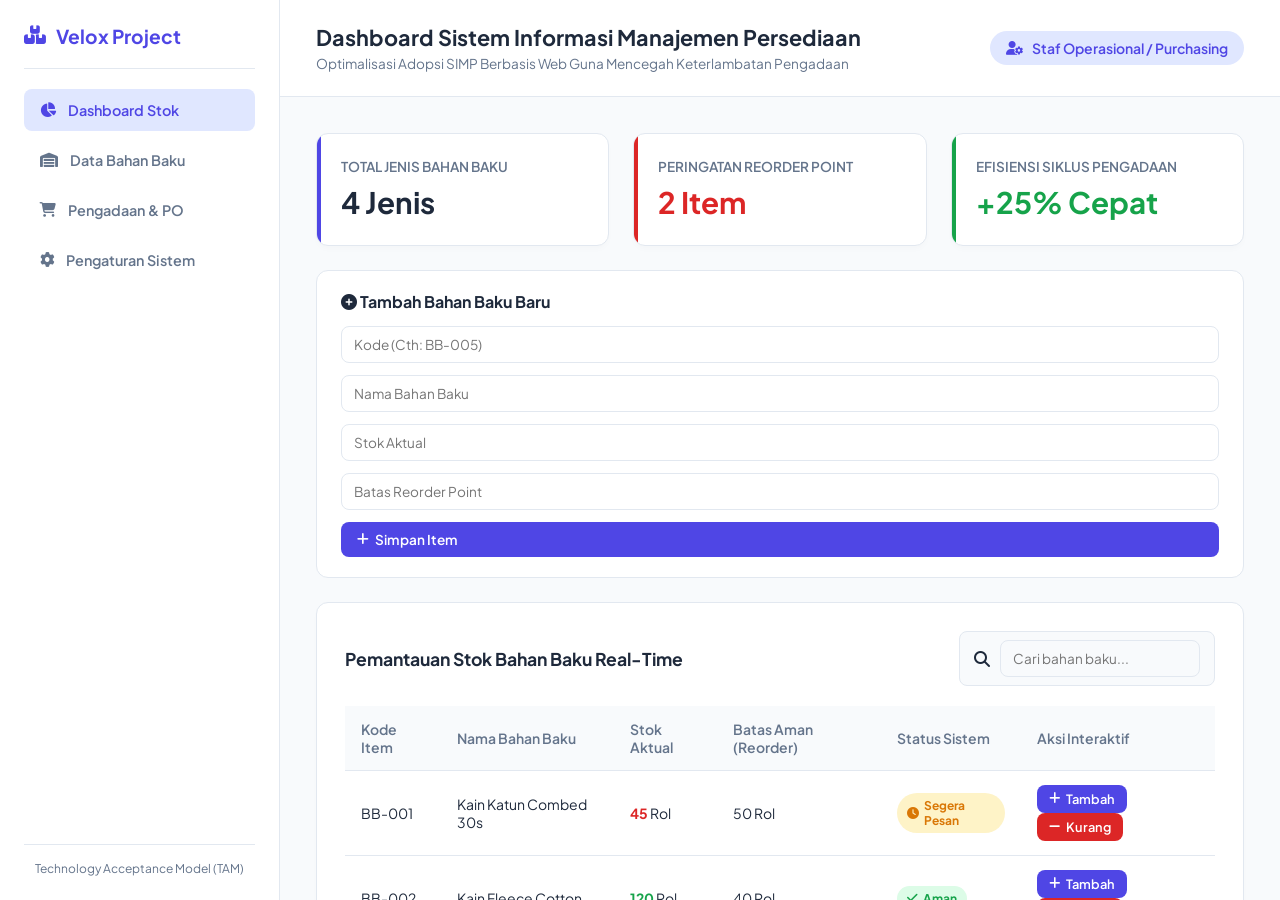
==== index.html @ 4985abe7 "Add files via upload" ====
<!DOCTYPE html>
<html lang="id">
<head>
    <meta charset="UTF-8">
    <meta name="viewport" content="width=device-width, initial-scale=1.0">
    <title>SIMP Berbasis Web - Manajemen Persediaan</title>
    <!-- Google Fonts & FontAwesome Icons -->
    <link href="https://fonts.googleapis.com/css2?family=Plus+Jakarta+Sans:wght@400;500;600;700&display=swap" rel="stylesheet">
    <link rel="stylesheet" href="https://cdnjs.cloudflare.com/ajax/libs/font-awesome/6.4.0/css/all.min.css">
    <link rel="stylesheet" href="style.css">
</head>
<body>

    <!-- Sidebar -->
    <aside>
        <div>
            <div class="sidebar-brand">
                <i class="fa-solid fa-boxes-stacked"></i> Velox Project
            </div>
            <ul class="sidebar-menu">
                <li class="menu-link active" onclick="switchPage('dashboard', this)">
                    <i class="fa-solid fa-chart-pie"></i> Dashboard Stok
                </li>
                <li class="menu-link" onclick="switchPage('materials', this)">
                    <i class="fa-solid fa-warehouse"></i> Data Bahan Baku
                </li>
                <li class="menu-link" onclick="switchPage('procurement', this)">
                    <i class="fa-solid fa-cart-shopping"></i> Pengadaan & PO
                </li>
                <li class="menu-link" onclick="switchPage('settings', this)">
                    <i class="fa-solid fa-gear"></i> Pengaturan Sistem
                </li>
            </ul>
        </div>
        <div class="sidebar-footer">
            <span>Technology Acceptance Model (TAM)</span>
        </div>
    </aside>

    <!-- Main Content Area -->
    <main>
        <header>
            <div class="header-title">
                <h1 id="page-title">Dashboard Sistem Informasi Manajemen Persediaan</h1>
                <p id="page-desc">Optimalisasi Adopsi SIMP Berbasis Web Guna Mencegah Keterlambatan Pengadaan</p>
            </div>
            <div class="user-profile">
                <i class="fa-solid fa-user-gear"></i> Staf Operasional / Purchasing
            </div>
        </header>

        <div class="content-body">
            
            <!-- HALAMAN 1: DASHBOARD STOK -->
            <div id="section-dashboard" class="page-section">
                <!-- Cards Ringkasan -->
                <div class="cards-grid">
                    <div class="card">
                        <div class="card-title">Total Jenis Bahan Baku</div>
                        <div class="card-value" id="total-items">4 Jenis</div>
                    </div>
                    <div class="card alert-card">
                        <div class="card-title">Peringatan Reorder Point</div>
                        <div class="card-value danger" id="alert-count">2 Item</div>
                    </div>
                    <div class="card success-card">
                        <div class="card-title">Efisiensi Siklus Pengadaan</div>
                        <div class="card-value success">+25% Cepat</div>
                    </div>
                </div>

                <!-- Panel Input Tambah Bahan Baku -->
                <div class="control-panel">
                    <div class="panel-box">
                        <h3><i class="fa-solid fa-circle-plus"></i> Tambah Bahan Baku Baru</h3>
                        <div class="form-grid">
                            <input type="text" id="add-code" placeholder="Kode (Cth: BB-005)">
                            <input type="text" id="add-name" placeholder="Nama Bahan Baku">
                            <input type="number" id="add-stock" placeholder="Stok Aktual">
                            <input type="number" id="add-reorder" placeholder="Batas Reorder Point">
                            <button class="btn btn-primary" onclick="addNewItem()"><i class="fa-solid fa-plus"></i> Simpan Item</button>
                        </div>
                    </div>
                </div>

                <!-- Tabel Stok Real-Time -->
                <div class="table-container">
                    <div class="table-header">
                        <h2>Pemantauan Stok Bahan Baku Real-Time</h2>
                        <div class="search-box">
                            <i class="fa-solid fa-magnifying-glass"></i>
                            <input type="text" id="search-input" placeholder="Cari bahan baku..." onkeyup="filterTable()">
                        </div>
                    </div>
                    
                    <div class="table-responsive">
                        <table id="inventory-table">
                            <thead>
                                <tr>
                                    <th>Kode Item</th>
                                    <th>Nama Bahan Baku</th>
                                    <th>Stok Aktual</th>
                                    <th>Batas Aman (Reorder)</th>
                                    <th>Status Sistem</th>
                                    <th>Aksi Interaktif</th>
                                </tr>
                            </thead>
                            <tbody id="inventory-table-body">
                                <!-- Render via JavaScript -->
                            </tbody>
                        </table>
                    </div>
                </div>
            </div>

            <!-- HALAMAN 2: DATA BAHAN BAKU -->
            <div id="section-materials" class="page-section" style="display: none;">
                <div class="table-container">
                    <h2>Direktori Keseluruhan Bahan Baku Produksi Konveksi</h2>
                    <p style="color: var(--text-light); margin-top: 8px; font-size: 0.9rem;">Kelola seluruh spesifikasi material kain dan aksesoris garmen di sini.</p>
                    <div style="margin-top: 20px;" id="materials-list-container">
                        <!-- Konten dinamis bahan baku -->
                    </div>
                </div>
            </div>

            <!-- HALAMAN 3: PENGADAAN & PO -->
            <div id="section-procurement" class="page-section" style="display: none;">
                <div class="table-container">
                    <h2>Manajemen Purchase Order (PO) & Pengadaan</h2>
                    <p style="color: var(--text-light); margin-top: 8px; font-size: 0.9rem;">Daftar bahan baku yang mencapai titik pemesanan ulang (*reorder point*) dan siap dibuatkan surat pemesanan ke supplier.</p>
                    <div style="margin-top: 20px;" id="procurement-list-container">
                        <!-- Konten dinamis PO -->
                    </div>
                </div>
            </div>

            <!-- HALAMAN 4: PENGATURAN SISTEM -->
            <div id="section-settings" class="page-section" style="display: none;">
                <div class="table-container">
                    <h2>Pengaturan Konfigurasi SIMP & Hak Akses</h2>
                    <p style="color: var(--text-light); margin-top: 8px; font-size: 0.9rem;">Atur ambang batas *reorder point* otomatis dan preferensi akun staf *purchasing*.</p>
                    <div style="margin-top: 20px; display: flex; flex-direction: column; gap: 16px;">
                        <label style="font-weight: 600; font-size: 0.9rem;">Batas Toleransi Peringatan Dini Stok (%):</label>
                        <input type="number" value="15" style="width: 200px; padding: 10px; border: 1px solid var(--border); border-radius: 8px;">
                        <button class="btn" onclick="showToast('Pengaturan sistem berhasil disimpan!')" style="width: fit-content;">Simpan Perubahan</button>
                    </div>
                </div>
            </div>

        </div>
    </main>

    <!-- Notifikasi Toast Interaktif -->
    <div id="toast" class="toast">
        <i class="fa-solid fa-circle-check"></i>
        <span id="toast-message">Data berhasil diperbarui!</span>
    </div>

    <script src="script.js"></script>
</body>
</html>
---- style.css ----
:root {
    --primary: #4f46e5;
    --primary-dark: #4338ca;
    --primary-light: #e0e7ff;
    --danger: #dc2626;
    --danger-bg: #fee2e2;
    --success: #16a34a;
    --success-bg: #dcfce7;
    --warning: #d97706;
    --warning-bg: #fef3c7;
    --background: #f8fafc;
    --surface: #ffffff;
    --text: #1e293b;
    --text-light: #64748b;
    --border: #e2e8f0;
    --radius: 12px;
    --transition: all 0.25s ease-in-out;
}

* {
    box-sizing: border-box;
    margin: 0;
    padding: 0;
    font-family: 'Plus Jakarta Sans', sans-serif;
}

body {
    background-color: var(--background);
    color: var(--text);
    display: flex;
    height: 100vh;
    overflow: hidden;
}

/* Sidebar */
aside {
    width: 280px;
    background-color: var(--surface);
    border-right: 1px solid var(--border);
    display: flex;
    flex-direction: column;
    justify-content: space-between;
    padding: 24px;
}

.sidebar-brand {
    font-size: 1.2rem;
    font-weight: 700;
    color: var(--primary);
    padding-bottom: 20px;
    border-bottom: 1px solid var(--border);
    display: flex;
    align-items: center;
    gap: 10px;
}

.sidebar-menu {
    list-style: none;
    padding-top: 20px;
}

.sidebar-menu li {
    padding: 12px 16px;
    margin-bottom: 8px;
    border-radius: 8px;
    cursor: pointer;
    font-weight: 600;
    font-size: 0.9rem;
    color: var(--text-light);
    display: flex;
    align-items: center;
    gap: 12px;
    transition: var(--transition);
}

.sidebar-menu li.active, .sidebar-menu li:hover {
    background-color: var(--primary-light);
    color: var(--primary);
}

.sidebar-footer {
    font-size: 0.75rem;
    color: var(--text-light);
    text-align: center;
    padding-top: 16px;
    border-top: 1px solid var(--border);
}

/* Main Content */
main {
    flex: 1;
    display: flex;
    flex-direction: column;
    overflow-y: auto;
}

header {
    background-color: var(--surface);
    padding: 24px 36px;
    border-bottom: 1px solid var(--border);
    display: flex;
    justify-content: space-between;
    align-items: center;
}

header h1 {
    font-size: 1.35rem;
    font-weight: 700;
    color: var(--text);
}

header p {
    font-size: 0.85rem;
    color: var(--text-light);
    margin-top: 4px;
}

.user-profile {
    font-size: 0.875rem;
    color: var(--primary);
    background-color: var(--primary-light);
    padding: 8px 16px;
    border-radius: 50px;
    font-weight: 600;
    display: flex;
    align-items: center;
    gap: 8px;
}

.content-body {
    padding: 36px;
}

/* Dashboard Cards */
.cards-grid {
    display: grid;
    grid-template-columns: repeat(auto-fit, minmax(240px, 1fr));
    gap: 24px;
    margin-bottom: 24px;
}

.card {
    background-color: var(--surface);
    padding: 24px;
    border-radius: var(--radius);
    border: 1px solid var(--border);
    box-shadow: 0 4px 6px -1px rgba(0,0,0,0.02);
    position: relative;
    overflow: hidden;
}

.card::before {
    content: '';
    position: absolute;
    top: 0;
    left: 0;
    width: 4px;
    height: 100%;
    background-color: var(--primary);
}

.card.alert-card::before { background-color: var(--danger); }
.card.success-card::before { background-color: var(--success); }

.card-title {
    font-size: 0.85rem;
    color: var(--text-light);
    margin-bottom: 8px;
    font-weight: 600;
    text-transform: uppercase;
}

.card-value {
    font-size: 1.85rem;
    font-weight: 700;
}

.card-value.danger { color: var(--danger); }
.card-value.success { color: var(--success); }

/* Control Panel */
.control-panel {
    margin-bottom: 24px;
}

.panel-box {
    background-color: var(--surface);
    padding: 20px 24px;
    border-radius: var(--radius);
    border: 1px solid var(--border);
}

.panel-box h3 {
    font-size: 1rem;
    font-weight: 700;
    margin-bottom: 14px;
    color: var(--text);
}

.form-grid {
    display: grid;
    grid-template-columns: repeat(auto-fit, minmax(180px, 1fr)) auto;
    gap: 12px;
}

/* Table Section */
.table-container {
    background-color: var(--surface);
    border-radius: var(--radius);
    border: 1px solid var(--border);
    padding: 28px;
    box-shadow: 0 4px 6px -1px rgba(0,0,0,0.02);
}

.table-header {
    display: flex;
    justify-content: space-between;
    align-items: center;
    margin-bottom: 20px;
    flex-wrap: wrap;
    gap: 16px;
}

.table-header h2 {
    font-size: 1.1rem;
    font-weight: 700;
}

.search-box {
    display: flex;
    align-items: center;
    gap: 10px;
    border: 1px solid var(--border);
    padding: 8px 14px;
    border-radius: 8px;
    background-color: var(--background);
}

.search-box input {
    border: none;
    background: transparent;
    outline: none;
    font-size: 0.875rem;
    width: 200px;
}

table {
    width: 100%;
    border-collapse: collapse;
    text-align: left;
}

th, td {
    padding: 14px 16px;
    border-bottom: 1px solid var(--border);
    font-size: 0.875rem;
}

th {
    font-weight: 600;
    color: var(--text-light);
    background-color: #f8fafc;
}

.badge {
    padding: 5px 10px;
    border-radius: 50px;
    font-size: 0.75rem;
    font-weight: 700;
    display: inline-flex;
    align-items: center;
    gap: 5px;
}

.badge.warning { background-color: var(--warning-bg); color: var(--warning); }
.badge.safe { background-color: var(--success-bg); color: var(--success); }

input[type="text"], input[type="number"] {
    padding: 9px 12px;
    border: 1px solid var(--border);
    border-radius: 8px;
    font-size: 0.85rem;
    outline: none;
    transition: var(--transition);
}

input:focus {
    border-color: var(--primary);
    box-shadow: 0 0 0 3px var(--primary-light);
}

.btn {
    background-color: var(--primary);
    color: white;
    border: none;
    padding: 9px 16px;
    border-radius: 8px;
    cursor: pointer;
    font-weight: 600;
    font-size: 0.85rem;
    display: inline-flex;
    align-items: center;
    gap: 6px;
    transition: var(--transition);
}

.btn:hover { background-color: var(--primary-dark); }
.btn-sm { padding: 6px 12px; font-size: 0.8rem; }
.btn-danger { background-color: var(--danger); }
.btn-danger:hover { background-color: #b91c1c; }

/* Toast */
.toast {
    position: fixed;
    bottom: 30px;
    right: 30px;
    background-color: var(--text);
    color: white;
    padding: 14px 22px;
    border-radius: var(--radius);
    display: flex;
    align-items: center;
    gap: 12px;
    font-size: 0.875rem;
    box-shadow: 0 10px 25px rgba(0,0,0,0.15);
    transform: translateY(100px);
    opacity: 0;
    transition: var(--transition);
    z-index: 1000;
}

.toast.show { transform: translateY(0); opacity: 1; }
.toast i { color: var(--success); font-size: 1.1rem; }
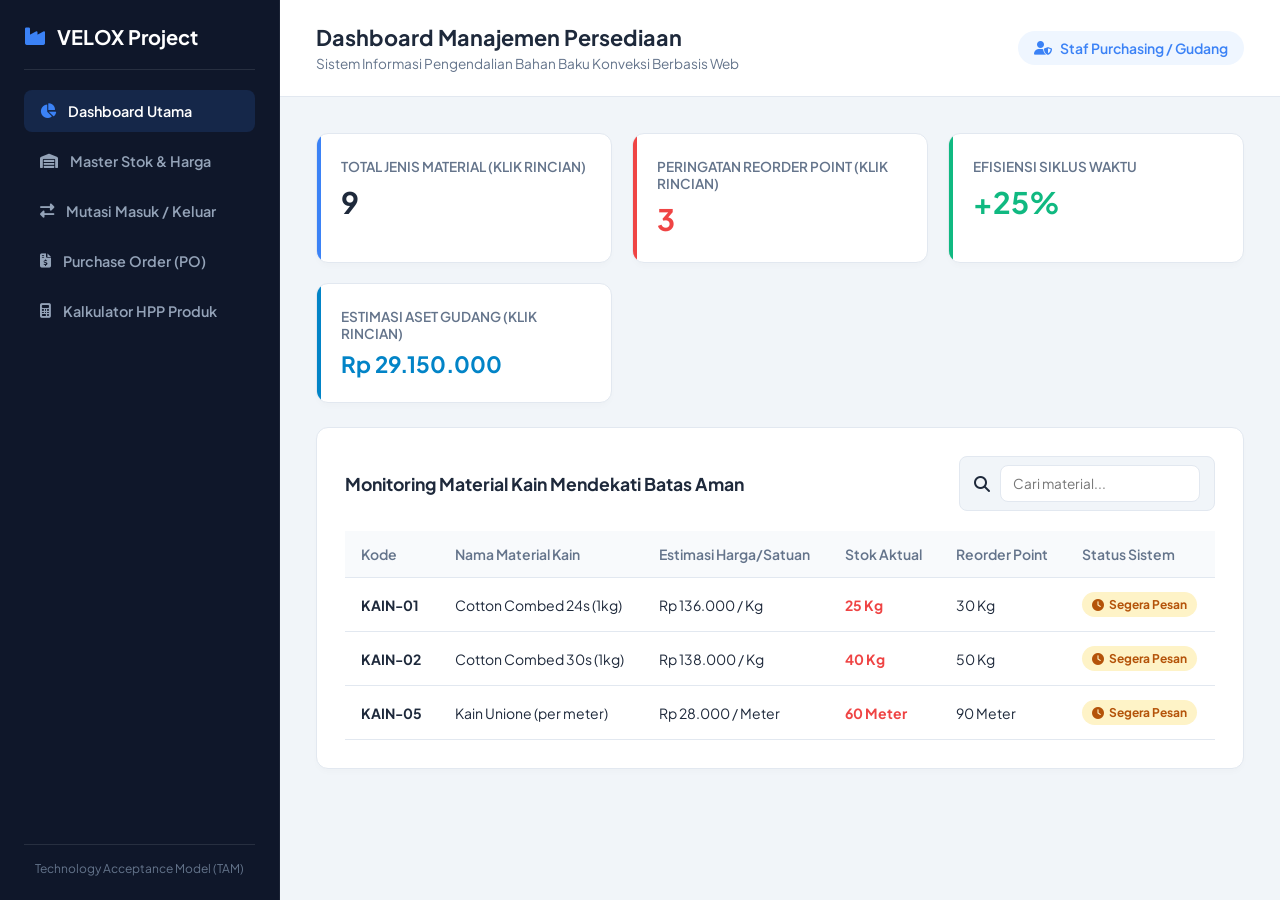
==== commit 40a33c06: "Add files via upload" ====
--- a/index.html
+++ b/index.html
@@ -3,7 +3,7 @@
 <head>
     <meta charset="UTF-8">
     <meta name="viewport" content="width=device-width, initial-scale=1.0">
-    <title>SIMP Berbasis Web - Manajemen Persediaan</title>
+    <title>Enterprise SIMP - Manajemen Persediaan & HPP Konveksi</title>
     <!-- Google Fonts & FontAwesome Icons -->
     <link href="https://fonts.googleapis.com/css2?family=Plus+Jakarta+Sans:wght@400;500;600;700&display=swap" rel="stylesheet">
     <link rel="stylesheet" href="https://cdnjs.cloudflare.com/ajax/libs/font-awesome/6.4.0/css/all.min.css">
@@ -11,24 +11,27 @@
 </head>
 <body>
 
-    <!-- Sidebar -->
+    <!-- Sidebar (Nuansa Biru Doff / Navy Profesional) -->
     <aside>
         <div>
             <div class="sidebar-brand">
-                <i class="fa-solid fa-boxes-stacked"></i> Velox Project
+                <i class="fa-solid fa-industry"></i> VELOX Project
             </div>
             <ul class="sidebar-menu">
                 <li class="menu-link active" onclick="switchPage('dashboard', this)">
-                    <i class="fa-solid fa-chart-pie"></i> Dashboard Stok
-                </li>
-                <li class="menu-link" onclick="switchPage('materials', this)">
-                    <i class="fa-solid fa-warehouse"></i> Data Bahan Baku
+                    <i class="fa-solid fa-chart-pie"></i> Dashboard Utama
+                </li>
+                <li class="menu-link" onclick="switchPage('inventory', this)">
+                    <i class="fa-solid fa-warehouse"></i> Master Stok & Harga
+                </li>
+                <li class="menu-link" onclick="switchPage('mutations', this)">
+                    <i class="fa-solid fa-right-left"></i> Mutasi Masuk / Keluar
                 </li>
                 <li class="menu-link" onclick="switchPage('procurement', this)">
-                    <i class="fa-solid fa-cart-shopping"></i> Pengadaan & PO
-                </li>
-                <li class="menu-link" onclick="switchPage('settings', this)">
-                    <i class="fa-solid fa-gear"></i> Pengaturan Sistem
+                    <i class="fa-solid fa-file-invoice-dollar"></i> Purchase Order (PO)
+                </li>
+                <li class="menu-link" onclick="switchPage('hpp', this)">
+                    <i class="fa-solid fa-calculator"></i> Kalkulator HPP Produk
                 </li>
             </ul>
         </div>
@@ -37,113 +40,244 @@
         </div>
     </aside>
 
-    <!-- Main Content Area -->
+    <!-- Main Workspace -->
     <main>
         <header>
             <div class="header-title">
-                <h1 id="page-title">Dashboard Sistem Informasi Manajemen Persediaan</h1>
-                <p id="page-desc">Optimalisasi Adopsi SIMP Berbasis Web Guna Mencegah Keterlambatan Pengadaan</p>
+                <h1 id="page-title">Dashboard Manajemen Persediaan</h1>
+                <p id="page-desc">Sistem Informasi Pengendalian Bahan Baku Konveksi Berbasis Web</p>
             </div>
             <div class="user-profile">
-                <i class="fa-solid fa-user-gear"></i> Staf Operasional / Purchasing
+                <i class="fa-solid fa-user-shield"></i> Staf Purchasing / Gudang
             </div>
         </header>
 
         <div class="content-body">
             
-            <!-- HALAMAN 1: DASHBOARD STOK -->
+            <!-- 1. HALAMAN DASHBOARD -->
             <div id="section-dashboard" class="page-section">
-                <!-- Cards Ringkasan -->
                 <div class="cards-grid">
-                    <div class="card">
-                        <div class="card-title">Total Jenis Bahan Baku</div>
-                        <div class="card-value" id="total-items">4 Jenis</div>
-                    </div>
-                    <div class="card alert-card">
-                        <div class="card-title">Peringatan Reorder Point</div>
-                        <div class="card-value danger" id="alert-count">2 Item</div>
+                    <div class="card clickable-card" onclick="openDashboardModal('all')">
+                        <div class="card-title">Total Jenis Material (Klik Rincian)</div>
+                        <div class="card-value" id="dash-total-items">0</div>
+                    </div>
+                    <div class="card alert-card clickable-card" onclick="openDashboardModal('alert')">
+                        <div class="card-title">Peringatan Reorder Point (Klik Rincian)</div>
+                        <div class="card-value danger" id="dash-alert-count">0</div>
                     </div>
                     <div class="card success-card">
-                        <div class="card-title">Efisiensi Siklus Pengadaan</div>
-                        <div class="card-value success">+25% Cepat</div>
-                    </div>
-                </div>
-
-                <!-- Panel Input Tambah Bahan Baku -->
-                <div class="control-panel">
-                    <div class="panel-box">
-                        <h3><i class="fa-solid fa-circle-plus"></i> Tambah Bahan Baku Baru</h3>
-                        <div class="form-grid">
-                            <input type="text" id="add-code" placeholder="Kode (Cth: BB-005)">
-                            <input type="text" id="add-name" placeholder="Nama Bahan Baku">
-                            <input type="number" id="add-stock" placeholder="Stok Aktual">
-                            <input type="number" id="add-reorder" placeholder="Batas Reorder Point">
-                            <button class="btn btn-primary" onclick="addNewItem()"><i class="fa-solid fa-plus"></i> Simpan Item</button>
-                        </div>
-                    </div>
-                </div>
-
-                <!-- Tabel Stok Real-Time -->
+                        <div class="card-title">Efisiensi Siklus Waktu</div>
+                        <div class="card-value success">+25%</div>
+                    </div>
+                    <div class="card info-card clickable-card" onclick="openDashboardModal('asset')">
+                        <div class="card-title">Estimasi Aset Gudang (Klik Rincian)</div>
+                        <div class="card-value" id="dash-total-asset" style="font-size: 1.4rem; color: #0284c7;">Rp 0</div>
+                    </div>
+                </div>
+
                 <div class="table-container">
                     <div class="table-header">
-                        <h2>Pemantauan Stok Bahan Baku Real-Time</h2>
+                        <h2>Monitoring Material Kain Mendekati Batas Aman</h2>
                         <div class="search-box">
                             <i class="fa-solid fa-magnifying-glass"></i>
-                            <input type="text" id="search-input" placeholder="Cari bahan baku..." onkeyup="filterTable()">
-                        </div>
-                    </div>
-                    
+                            <input type="text" id="dash-search" placeholder="Cari material..." onkeyup="filterDashboardTable()">
+                        </div>
+                    </div>
                     <div class="table-responsive">
-                        <table id="inventory-table">
-                            <thead>
-                                <tr>
-                                    <th>Kode Item</th>
-                                    <th>Nama Bahan Baku</th>
+                        <table>
+                            <thead>
+                                <tr>
+                                    <th>Kode</th>
+                                    <th>Nama Material Kain</th>
+                                    <th>Estimasi Harga/Satuan</th>
                                     <th>Stok Aktual</th>
-                                    <th>Batas Aman (Reorder)</th>
+                                    <th>Reorder Point</th>
                                     <th>Status Sistem</th>
-                                    <th>Aksi Interaktif</th>
-                                </tr>
-                            </thead>
-                            <tbody id="inventory-table-body">
-                                <!-- Render via JavaScript -->
-                            </tbody>
-                        </table>
-                    </div>
-                </div>
-            </div>
-
-            <!-- HALAMAN 2: DATA BAHAN BAKU -->
-            <div id="section-materials" class="page-section" style="display: none;">
-                <div class="table-container">
-                    <h2>Direktori Keseluruhan Bahan Baku Produksi Konveksi</h2>
-                    <p style="color: var(--text-light); margin-top: 8px; font-size: 0.9rem;">Kelola seluruh spesifikasi material kain dan aksesoris garmen di sini.</p>
-                    <div style="margin-top: 20px;" id="materials-list-container">
-                        <!-- Konten dinamis bahan baku -->
-                    </div>
-                </div>
-            </div>
-
-            <!-- HALAMAN 3: PENGADAAN & PO -->
+                                </tr>
+                            </thead>
+                            <tbody id="dash-table-body"></tbody>
+                        </table>
+                    </div>
+                </div>
+            </div>
+
+            <!-- Modal Pop-up Rincian Dashboard -->
+            <div id="dashboard-modal" class="modal-overlay" style="display: none;">
+                <div class="modal-content">
+                    <div class="modal-header">
+                        <h3 id="modal-title">Rincian Data</h3>
+                        <button class="btn-close" onclick="closeDashboardModal()"><i class="fa-solid fa-xmark"></i></button>
+                    </div>
+                    <div class="table-responsive" style="margin-top: 16px; max-height: 400px; overflow-y: auto;">
+                        <table style="width: 100%;">
+                            <thead>
+                                <tr>
+                                    <th>Kode</th>
+                                    <th>Nama Material</th>
+                                    <th>Stok</th>
+                                    <th>Harga/Satuan</th>
+                                    <th>Total Nilai / Status</th>
+                                </tr>
+                            </thead>
+                            <tbody id="modal-table-body"></tbody>
+                        </table>
+                    </div>
+                </div>
+            </div>
+
+            <!-- 2. HALAMAN MASTER STOK & HARGA KAIN -->
+            <div id="section-inventory" class="page-section" style="display: none;">
+                <div class="control-panel">
+                    <div class="panel-box">
+                        <h3><i class="fa-solid fa-circle-plus"></i> Tambah Master Data Kain & Harga Pasar</h3>
+                        <div class="form-grid" style="grid-template-columns: 1.2fr 2fr 1.2fr 1fr 1fr auto;">
+                            <input type="text" id="inv-code" placeholder="Kode (Cth: KAIN-05)">
+                            <input type="text" id="inv-name" placeholder="Nama Kain / Material">
+                            <input type="number" id="inv-price" placeholder="Harga (Rp)">
+                            <input type="number" id="inv-stock" placeholder="Stok Awal">
+                            <input type="number" id="inv-reorder" placeholder="Batas ROP">
+                            <button class="btn btn-primary" onclick="addNewInventoryItem()"><i class="fa-solid fa-save"></i> Simpan</button>
+                        </div>
+                    </div>
+                </div>
+
+                <div class="table-container">
+                    <h2>Direktori Master Stok & Estimasi Harga Pasar</h2>
+                    <div class="table-responsive" style="margin-top: 16px;">
+                        <table>
+                            <thead>
+                                <tr>
+                                    <th>Kode</th>
+                                    <th>Nama Material</th>
+                                    <th>Harga Pasar (Rp)</th>
+                                    <th>Stok</th>
+                                    <th>Batas ROP</th>
+                                    <th>Aksi</th>
+                                </tr>
+                            </thead>
+                            <tbody id="inventory-table-body"></tbody>
+                        </table>
+                    </div>
+                </div>
+            </div>
+
+            <!-- 3. HALAMAN MUTASI -->
+            <div id="section-mutations" class="page-section" style="display: none;">
+                <div class="control-panel">
+                    <div class="panel-box">
+                        <h3><i class="fa-solid fa-right-left"></i> Form Input Mutasi Stok Kain</h3>
+                        <div class="form-grid" style="grid-template-columns: 2fr 1fr 1fr 2fr auto;">
+                            <select id="mut-item" style="padding: 9px; border-radius: 8px; border: 1px solid var(--border);"></select>
+                            <select id="mut-type" style="padding: 9px; border-radius: 8px; border: 1px solid var(--border);">
+                                <option value="MASUK">Stok Masuk (Supplier)</option>
+                                <option value="KELUAR">Stok Keluar (Produksi)</option>
+                            </select>
+                            <input type="number" id="mut-qty" placeholder="Jumlah" min="1">
+                            <input type="text" id="mut-note" placeholder="Keterangan / Nota / Line Produksi">
+                            <button class="btn btn-primary" onclick="processMutation()"><i class="fa-solid fa-paper-plane"></i> Proses</button>
+                        </div>
+                    </div>
+                </div>
+
+                <div class="table-container">
+                    <h2>Log Audit Mutasi Kain Gudang</h2>
+                    <div class="table-responsive" style="margin-top: 16px;">
+                        <table>
+                            <thead>
+                                <tr>
+                                    <th>Timestamp</th>
+                                    <th>Nama Material</th>
+                                    <th>Tipe Mutasi</th>
+                                    <th>Kuantitas</th>
+                                    <th>Keterangan Audit</th>
+                                </tr>
+                            </thead>
+                            <tbody id="mutation-table-body"></tbody>
+                        </table>
+                    </div>
+                </div>
+            </div>
+
+            <!-- 4. HALAMAN PURCHASE ORDER (PO) -->
             <div id="section-procurement" class="page-section" style="display: none;">
-                <div class="table-container">
-                    <h2>Manajemen Purchase Order (PO) & Pengadaan</h2>
-                    <p style="color: var(--text-light); margin-top: 8px; font-size: 0.9rem;">Daftar bahan baku yang mencapai titik pemesanan ulang (*reorder point*) dan siap dibuatkan surat pemesanan ke supplier.</p>
-                    <div style="margin-top: 20px;" id="procurement-list-container">
-                        <!-- Konten dinamis PO -->
-                    </div>
-                </div>
-            </div>
-
-            <!-- HALAMAN 4: PENGATURAN SISTEM -->
-            <div id="section-settings" class="page-section" style="display: none;">
-                <div class="table-container">
-                    <h2>Pengaturan Konfigurasi SIMP & Hak Akses</h2>
-                    <p style="color: var(--text-light); margin-top: 8px; font-size: 0.9rem;">Atur ambang batas *reorder point* otomatis dan preferensi akun staf *purchasing*.</p>
-                    <div style="margin-top: 20px; display: flex; flex-direction: column; gap: 16px;">
-                        <label style="font-weight: 600; font-size: 0.9rem;">Batas Toleransi Peringatan Dini Stok (%):</label>
-                        <input type="number" value="15" style="width: 200px; padding: 10px; border: 1px solid var(--border); border-radius: 8px;">
-                        <button class="btn" onclick="showToast('Pengaturan sistem berhasil disimpan!')" style="width: fit-content;">Simpan Perubahan</button>
+                <div class="control-panel">
+                    <div class="panel-box">
+                        <h3><i class="fa-solid fa-file-invoice"></i> Buat Surat Purchase Order (PO) & Estimasi Biaya</h3>
+                        <div class="form-grid" style="grid-template-columns: 2fr 1.5fr 1fr auto;">
+                            <select id="po-supplier" style="padding: 9px; border-radius: 8px; border: 1px solid var(--border);">
+                                <option value="PT Textile Nusantara Utama">PT Textile Nusantara Utama</option>
+                                <option value="CV Mitra Kain Abadi">CV Mitra Kain Abadi</option>
+                                <option value="Toko Sentosa Textile">Toko Sentosa Textile</option>
+                            </select>
+                            <select id="po-item" style="padding: 9px; border-radius: 8px; border: 1px solid var(--border);"></select>
+                            <input type="number" id="po-qty" placeholder="Jumlah Pesanan" min="1">
+                            <button class="btn btn-primary" onclick="createPO()"><i class="fa-solid fa-plus-circle"></i> Terbitkan PO</button>
+                        </div>
+                    </div>
+                </div>
+
+                <div class="table-container">
+                    <h2>Daftar Purchase Order (PO) & Total Estimasi Biaya</h2>
+                    <div class="table-responsive" style="margin-top: 16px;">
+                        <table>
+                            <thead>
+                                <tr>
+                                    <th>ID PO</th>
+                                    <th>Supplier</th>
+                                    <th>Material</th>
+                                    <th>Qty</th>
+                                    <th>Total Estimasi Biaya</th>
+                                    <th>Status</th>
+                                    <th>Aksi</th>
+                                </tr>
+                            </thead>
+                            <tbody id="po-table-body"></tbody>
+                        </table>
+                    </div>
+                </div>
+            </div>
+
+            <!-- 5. HALAMAN KALKULATOR HPP PRODUK -->
+            <div id="section-hpp" class="page-section" style="display: none;">
+                <div class="control-panel">
+                    <div class="panel-box">
+                        <h3><i class="fa-solid fa-calculator"></i> Kalkulator HPP Produk Konveksi</h3>
+                        <p style="color: var(--text-light); font-size: 0.85rem; margin-bottom: 16px;">Hitung Harga Pokok Produksi per Pcs berdasarkan kebutuhan material kain, jasa jahit, bordir/sablon, zipper, dan operasional.</p>
+                        
+                        <div class="form-grid" style="grid-template-columns: 1fr 1fr; gap: 16px;">
+                            <div>
+                                <label style="font-size:0.8rem; font-weight:600; color:var(--text-light);">Pilih Jenis Kain:</label>
+                                <select id="hpp-item" onchange="calculateHPP()" style="width:100%; padding:9px; border-radius:8px; border:1px solid var(--border); margin-top:4px;"></select>
+                            </div>
+                            <div>
+                                <label style="font-size:0.8rem; font-weight:600; color:var(--text-light);">Jumlah Kebutuhan Kain per Pcs (Kg/Meter):</label>
+                                <input type="number" id="hpp-usage" value="1.5" step="0.1" oninput="calculateHPP()" style="width:100%; margin-top:4px;">
+                            </div>
+                            <div>
+                                <label style="font-size:0.8rem; font-weight:600; color:var(--text-light);">Harga Jasa Jahit (Rp):</label>
+                                <input type="number" id="hpp-jasa" value="15000" step="500" oninput="calculateHPP()" style="width:100%; margin-top:4px;">
+                            </div>
+                            <div>
+                                <label style="font-size:0.8rem; font-weight:600; color:var(--text-light);">Harga Bordir / Sablon (Rp):</label>
+                                <input type="number" id="hpp-bordir" value="7000" step="500" oninput="calculateHPP()" style="width:100%; margin-top:4px;">
+                            </div>
+                            <div>
+                                <label style="font-size:0.8rem; font-weight:600; color:var(--text-light);">Harga Zipper / Resleting (Rp):</label>
+                                <input type="number" id="hpp-zipper" value="5000" step="500" oninput="calculateHPP()" style="width:100%; margin-top:4px;">
+                            </div>
+                            <div>
+                                <label style="font-size:0.8rem; font-weight:600; color:var(--text-light);">Biaya Operasional (Rp):</label>
+                                <input type="number" id="hpp-operasional" value="3000" step="500" oninput="calculateHPP()" style="width:100%; margin-top:4px;">
+                            </div>
+                        </div>
+
+                        <div style="margin-top: 24px; padding: 20px; background: #f0fdf4; border: 1px solid #bbf7d0; border-radius: 8px; display: flex; justify-content: space-between; align-items: center;">
+                            <div>
+                                <h4 style="color: #166534; font-size: 1.1rem; font-weight: 700;">Total HPP Produk per Pcs:</h4>
+                                <p style="color: #15803d; font-size: 0.85rem; margin-top: 4px;" id="hpp-breakdown">Rincian biaya komponen produksi.</p>
+                            </div>
+                            <div style="font-size: 1.75rem; font-weight: 700; color: #16a34a;" id="hpp-result">Rp 0</div>
+                        </div>
                     </div>
                 </div>
             </div>
@@ -151,10 +285,10 @@
         </div>
     </main>
 
-    <!-- Notifikasi Toast Interaktif -->
+    <!-- Toast Notification -->
     <div id="toast" class="toast">
         <i class="fa-solid fa-circle-check"></i>
-        <span id="toast-message">Data berhasil diperbarui!</span>
+        <span id="toast-message">Notifikasi Sistem</span>
     </div>
 
     <script src="script.js"></script>
--- a/style.css
+++ b/style.css
@@ -1,14 +1,16 @@
 :root {
-    --primary: #4f46e5;
-    --primary-dark: #4338ca;
-    --primary-light: #e0e7ff;
-    --danger: #dc2626;
+    --primary: #3b82f6;
+    --primary-dark: #1d4ed8;
+    --primary-light: #eff6ff;
+    --navy-doff: #1e293b; /* Warna Biru Doff / Slate Navy */
+    --navy-sidebar: #0f172a;
+    --danger: #ef4444;
     --danger-bg: #fee2e2;
-    --success: #16a34a;
-    --success-bg: #dcfce7;
-    --warning: #d97706;
+    --success: #10b981;
+    --success-bg: #d1fae5;
+    --warning: #f59e0b;
     --warning-bg: #fef3c7;
-    --background: #f8fafc;
+    --background: #f1f5f9;
     --surface: #ffffff;
     --text: #1e293b;
     --text-light: #64748b;
@@ -17,317 +19,110 @@
     --transition: all 0.25s ease-in-out;
 }
 
-* {
-    box-sizing: border-box;
-    margin: 0;
-    padding: 0;
-    font-family: 'Plus Jakarta Sans', sans-serif;
+* { box-sizing: border-box; margin: 0; padding: 0; font-family: 'Plus Jakarta Sans', sans-serif; }
+body { background-color: var(--background); color: var(--text); display: flex; height: 100vh; overflow: hidden; }
+
+/* Sidebar Biru Doff Eksklusif */
+aside {
+    width: 280px; 
+    background-color: var(--navy-sidebar); 
+    border-right: 1px solid rgba(255,255,255,0.05);
+    display: flex; flex-direction: column; justify-content: space-between; padding: 24px;
 }
+.sidebar-brand { font-size: 1.25rem; font-weight: 700; color: #ffffff; padding-bottom: 20px; border-bottom: 1px solid rgba(255,255,255,0.1); display: flex; align-items: center; gap: 10px; }
+.sidebar-brand i { color: var(--primary); }
+.sidebar-menu { list-style: none; padding-top: 20px; }
+.sidebar-menu li {
+    padding: 12px 16px; margin-bottom: 8px; border-radius: 8px; cursor: pointer;
+    font-weight: 600; font-size: 0.9rem; color: #94a3b8; display: flex; align-items: center; gap: 12px; transition: var(--transition);
+}
+.sidebar-menu li.active, .sidebar-menu li:hover { background-color: rgba(59, 130, 246, 0.15); color: #ffffff; }
+.sidebar-menu li.active i { color: var(--primary); }
+.sidebar-footer { font-size: 0.75rem; color: #64748b; text-align: center; padding-top: 16px; border-top: 1px solid rgba(255,255,255,0.1); }
 
-body {
-    background-color: var(--background);
-    color: var(--text);
-    display: flex;
-    height: 100vh;
-    overflow: hidden;
-}
+/* Main Workspace */
+main { flex: 1; display: flex; flex-direction: column; overflow-y: auto; }
+header { background-color: var(--surface); padding: 24px 36px; border-bottom: 1px solid var(--border); display: flex; justify-content: space-between; align-items: center; }
+header h1 { font-size: 1.35rem; font-weight: 700; color: var(--navy-doff); }
+header p { font-size: 0.85rem; color: var(--text-light); margin-top: 4px; }
+.user-profile { font-size: 0.875rem; color: var(--primary); background-color: var(--primary-light); padding: 8px 16px; border-radius: 50px; font-weight: 600; display: flex; align-items: center; gap: 8px; }
 
-/* Sidebar */
-aside {
-    width: 280px;
-    background-color: var(--surface);
-    border-right: 1px solid var(--border);
-    display: flex;
-    flex-direction: column;
-    justify-content: space-between;
-    padding: 24px;
-}
-
-.sidebar-brand {
-    font-size: 1.2rem;
-    font-weight: 700;
-    color: var(--primary);
-    padding-bottom: 20px;
-    border-bottom: 1px solid var(--border);
-    display: flex;
-    align-items: center;
-    gap: 10px;
-}
-
-.sidebar-menu {
-    list-style: none;
-    padding-top: 20px;
-}
-
-.sidebar-menu li {
-    padding: 12px 16px;
-    margin-bottom: 8px;
-    border-radius: 8px;
-    cursor: pointer;
-    font-weight: 600;
-    font-size: 0.9rem;
-    color: var(--text-light);
-    display: flex;
-    align-items: center;
-    gap: 12px;
-    transition: var(--transition);
-}
-
-.sidebar-menu li.active, .sidebar-menu li:hover {
-    background-color: var(--primary-light);
-    color: var(--primary);
-}
-
-.sidebar-footer {
-    font-size: 0.75rem;
-    color: var(--text-light);
-    text-align: center;
-    padding-top: 16px;
-    border-top: 1px solid var(--border);
-}
-
-/* Main Content */
-main {
-    flex: 1;
-    display: flex;
-    flex-direction: column;
-    overflow-y: auto;
-}
-
-header {
-    background-color: var(--surface);
-    padding: 24px 36px;
-    border-bottom: 1px solid var(--border);
-    display: flex;
-    justify-content: space-between;
-    align-items: center;
-}
-
-header h1 {
-    font-size: 1.35rem;
-    font-weight: 700;
-    color: var(--text);
-}
-
-header p {
-    font-size: 0.85rem;
-    color: var(--text-light);
-    margin-top: 4px;
-}
-
-.user-profile {
-    font-size: 0.875rem;
-    color: var(--primary);
-    background-color: var(--primary-light);
-    padding: 8px 16px;
-    border-radius: 50px;
-    font-weight: 600;
-    display: flex;
-    align-items: center;
-    gap: 8px;
-}
-
-.content-body {
-    padding: 36px;
-}
-
-/* Dashboard Cards */
-.cards-grid {
-    display: grid;
-    grid-template-columns: repeat(auto-fit, minmax(240px, 1fr));
-    gap: 24px;
-    margin-bottom: 24px;
-}
-
-.card {
-    background-color: var(--surface);
-    padding: 24px;
-    border-radius: var(--radius);
-    border: 1px solid var(--border);
-    box-shadow: 0 4px 6px -1px rgba(0,0,0,0.02);
-    position: relative;
-    overflow: hidden;
-}
-
-.card::before {
-    content: '';
-    position: absolute;
-    top: 0;
-    left: 0;
-    width: 4px;
-    height: 100%;
-    background-color: var(--primary);
-}
-
+.content-body { padding: 36px; }
+.cards-grid { display: grid; grid-template-columns: repeat(auto-fit, minmax(220px, 1fr)); gap: 20px; margin-bottom: 24px; }
+.card { background-color: var(--surface); padding: 24px; border-radius: var(--radius); border: 1px solid var(--border); position: relative; overflow: hidden; box-shadow: 0 4px 6px -1px rgba(0,0,0,0.02); }
+.card::before { content: ''; position: absolute; top: 0; left: 0; width: 4px; height: 100%; background-color: var(--primary); }
 .card.alert-card::before { background-color: var(--danger); }
 .card.success-card::before { background-color: var(--success); }
-
-.card-title {
-    font-size: 0.85rem;
-    color: var(--text-light);
-    margin-bottom: 8px;
-    font-weight: 600;
-    text-transform: uppercase;
-}
-
-.card-value {
-    font-size: 1.85rem;
-    font-weight: 700;
-}
-
+.card.info-card::before { background-color: #0284c7; }
+.card-title { font-size: 0.85rem; color: var(--text-light); margin-bottom: 8px; font-weight: 600; text-transform: uppercase; }
+.card-value { font-size: 1.85rem; font-weight: 700; color: var(--navy-doff); }
 .card-value.danger { color: var(--danger); }
 .card-value.success { color: var(--success); }
 
-/* Control Panel */
-.control-panel {
-    margin-bottom: 24px;
-}
+.control-panel { margin-bottom: 24px; }
+.panel-box { background-color: var(--surface); padding: 20px 24px; border-radius: var(--radius); border: 1px solid var(--border); box-shadow: 0 4px 6px -1px rgba(0,0,0,0.02); }
+.panel-box h3 { font-size: 1rem; font-weight: 700; margin-bottom: 14px; color: var(--navy-doff); }
+.form-grid { display: grid; gap: 12px; }
 
-.panel-box {
-    background-color: var(--surface);
-    padding: 20px 24px;
-    border-radius: var(--radius);
-    border: 1px solid var(--border);
-}
+.table-container { background-color: var(--surface); border-radius: var(--radius); border: 1px solid var(--border); padding: 28px; box-shadow: 0 4px 6px -1px rgba(0,0,0,0.02); }
+.table-header { display: flex; justify-content: space-between; align-items: center; margin-bottom: 20px; flex-wrap: wrap; gap: 16px; }
+.table-header h2 { font-size: 1.1rem; font-weight: 700; color: var(--navy-doff); }
+.search-box { display: flex; align-items: center; gap: 10px; border: 1px solid var(--border); padding: 8px 14px; border-radius: 8px; background-color: var(--background); }
+.search-box input { border: none; background: transparent; outline: none; font-size: 0.875rem; width: 200px; }
 
-.panel-box h3 {
-    font-size: 1rem;
-    font-weight: 700;
-    margin-bottom: 14px;
-    color: var(--text);
-}
+table { width: 100%; border-collapse: collapse; text-align: left; }
+th, td { padding: 14px 16px; border-bottom: 1px solid var(--border); font-size: 0.875rem; }
+th { font-weight: 600; color: var(--text-light); background-color: #f8fafc; }
 
-.form-grid {
-    display: grid;
-    grid-template-columns: repeat(auto-fit, minmax(180px, 1fr)) auto;
-    gap: 12px;
-}
+.badge { padding: 5px 10px; border-radius: 50px; font-size: 0.75rem; font-weight: 700; display: inline-flex; align-items: center; gap: 5px; }
+.badge.warning { background-color: var(--warning-bg); color: #b45309; }
+.badge.safe { background-color: var(--success-bg); color: #065f46; }
+.badge.info { background-color: #e0f2fe; color: #0369a1; }
 
-/* Table Section */
-.table-container {
-    background-color: var(--surface);
-    border-radius: var(--radius);
-    border: 1px solid var(--border);
-    padding: 28px;
-    box-shadow: 0 4px 6px -1px rgba(0,0,0,0.02);
-}
+input[type="text"], input[type="number"], select { padding: 9px 12px; border: 1px solid var(--border); border-radius: 8px; font-size: 0.85rem; outline: none; transition: var(--transition); background: white; color: var(--text); }
+input:focus, select:focus { border-color: var(--primary); box-shadow: 0 0 0 3px var(--primary-light); }
 
-.table-header {
-    display: flex;
-    justify-content: space-between;
-    align-items: center;
-    margin-bottom: 20px;
-    flex-wrap: wrap;
-    gap: 16px;
-}
-
-.table-header h2 {
-    font-size: 1.1rem;
-    font-weight: 700;
-}
-
-.search-box {
-    display: flex;
-    align-items: center;
-    gap: 10px;
-    border: 1px solid var(--border);
-    padding: 8px 14px;
-    border-radius: 8px;
-    background-color: var(--background);
-}
-
-.search-box input {
-    border: none;
-    background: transparent;
-    outline: none;
-    font-size: 0.875rem;
-    width: 200px;
-}
-
-table {
-    width: 100%;
-    border-collapse: collapse;
-    text-align: left;
-}
-
-th, td {
-    padding: 14px 16px;
-    border-bottom: 1px solid var(--border);
-    font-size: 0.875rem;
-}
-
-th {
-    font-weight: 600;
-    color: var(--text-light);
-    background-color: #f8fafc;
-}
-
-.badge {
-    padding: 5px 10px;
-    border-radius: 50px;
-    font-size: 0.75rem;
-    font-weight: 700;
-    display: inline-flex;
-    align-items: center;
-    gap: 5px;
-}
-
-.badge.warning { background-color: var(--warning-bg); color: var(--warning); }
-.badge.safe { background-color: var(--success-bg); color: var(--success); }
-
-input[type="text"], input[type="number"] {
-    padding: 9px 12px;
-    border: 1px solid var(--border);
-    border-radius: 8px;
-    font-size: 0.85rem;
-    outline: none;
-    transition: var(--transition);
-}
-
-input:focus {
-    border-color: var(--primary);
-    box-shadow: 0 0 0 3px var(--primary-light);
-}
-
-.btn {
-    background-color: var(--primary);
-    color: white;
-    border: none;
-    padding: 9px 16px;
-    border-radius: 8px;
-    cursor: pointer;
-    font-weight: 600;
-    font-size: 0.85rem;
-    display: inline-flex;
-    align-items: center;
-    gap: 6px;
-    transition: var(--transition);
-}
-
+.btn { background-color: var(--primary); color: white; border: none; padding: 9px 16px; border-radius: 8px; cursor: pointer; font-weight: 600; font-size: 0.85rem; display: inline-flex; align-items: center; gap: 6px; transition: var(--transition); }
 .btn:hover { background-color: var(--primary-dark); }
 .btn-sm { padding: 6px 12px; font-size: 0.8rem; }
 .btn-danger { background-color: var(--danger); }
 .btn-danger:hover { background-color: #b91c1c; }
 
-/* Toast */
 .toast {
-    position: fixed;
-    bottom: 30px;
-    right: 30px;
-    background-color: var(--text);
-    color: white;
-    padding: 14px 22px;
-    border-radius: var(--radius);
-    display: flex;
-    align-items: center;
-    gap: 12px;
-    font-size: 0.875rem;
-    box-shadow: 0 10px 25px rgba(0,0,0,0.15);
-    transform: translateY(100px);
-    opacity: 0;
+    position: fixed; bottom: 30px; right: 30px; background-color: var(--navy-doff); color: white;
+    padding: 14px 22px; border-radius: var(--radius); display: flex; align-items: center; gap: 12px;
+    font-size: 0.875rem; box-shadow: 0 10px 25px rgba(0,0,0,0.15); transform: translateY(100px); opacity: 0; transition: var(--transition); z-index: 1000;
+}
+.toast.show { transform: translateY(0); opacity: 1; }
+.toast i { color: var(--success); font-size: 1.1rem; }
+
+/* Styling Kartu Interaktif */
+.clickable-card {
+    cursor: pointer;
     transition: var(--transition);
-    z-index: 1000;
+}
+.clickable-card:hover {
+    transform: translateY(-4px);
+    box-shadow: 0 10px 20px -5px rgba(59, 130, 246, 0.2);
+    border-color: var(--primary);
 }
 
-.toast.show { transform: translateY(0); opacity: 1; }
-.toast i { color: var(--success); font-size: 1.1rem; }+/* Modal Pop-up Styling */
+.modal-overlay {
+    position: fixed; top: 0; left: 0; width: 100%; height: 100%;
+    background: rgba(15, 23, 42, 0.6); backdrop-filter: blur(4px);
+    display: flex; align-items: center; justify-content: center; z-index: 2000;
+}
+.modal-content {
+    background: var(--surface); width: 90%; max-width: 700px;
+    border-radius: var(--radius); padding: 28px; box-shadow: 0 20px 25px -5px rgba(0,0,0,0.1);
+}
+.modal-header {
+    display: flex; justify-content: space-between; align-items: center;
+    border-bottom: 1px solid var(--border); padding-bottom: 14px;
+}
+.modal-header h3 { color: var(--navy-doff); font-size: 1.15rem; font-weight: 700; }
+.btn-close {
+    background: none; border: none; font-size: 1.2rem; cursor: pointer; color: var(--text-light);
+}
+.btn-close:hover { color: var(--danger); }
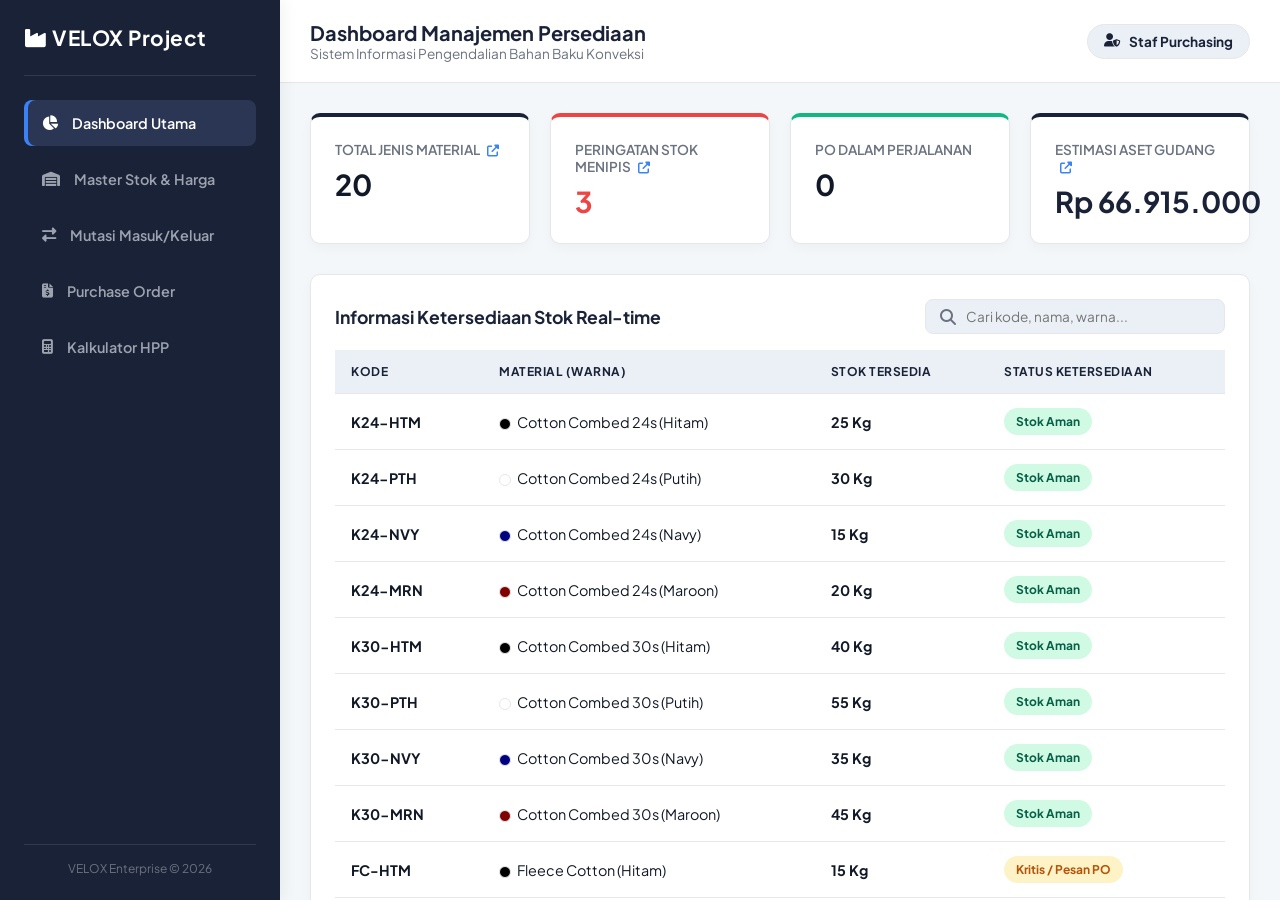
==== commit 4ffbfbf8: "Add files via upload" ====
--- a/index.html
+++ b/index.html
@@ -2,98 +2,81 @@
 <html lang="id">
 <head>
     <meta charset="UTF-8">
-    <meta name="viewport" content="width=device-width, initial-scale=1.0">
-    <title>Enterprise SIMP - Manajemen Persediaan & HPP Konveksi</title>
-    <!-- Google Fonts & FontAwesome Icons -->
+    <meta name="viewport" content="width=device-width, initial-scale=1.0, maximum-scale=1.0, user-scalable=no">
+    <title>Enterprise SIMP - Manajemen Persediaan & HPP</title>
+    
+    <!-- Google Fonts & FontAwesome -->
     <link href="https://fonts.googleapis.com/css2?family=Plus+Jakarta+Sans:wght@400;500;600;700&display=swap" rel="stylesheet">
     <link rel="stylesheet" href="https://cdnjs.cloudflare.com/ajax/libs/font-awesome/6.4.0/css/all.min.css">
+    
+    <!-- Hubungkan ke file CSS eksternal -->
     <link rel="stylesheet" href="style.css">
 </head>
 <body>
 
-    <!-- Sidebar (Nuansa Biru Doff / Navy Profesional) -->
-    <aside>
+    <div id="sidebar-overlay" onclick="toggleSidebar()"></div>
+
+    <aside id="sidebar">
         <div>
-            <div class="sidebar-brand">
-                <i class="fa-solid fa-industry"></i> VELOX Project
-            </div>
+            <div class="sidebar-brand"><i class="fa-solid fa-industry"></i> VELOX Project</div>
             <ul class="sidebar-menu">
-                <li class="menu-link active" onclick="switchPage('dashboard', this)">
-                    <i class="fa-solid fa-chart-pie"></i> Dashboard Utama
-                </li>
-                <li class="menu-link" onclick="switchPage('inventory', this)">
-                    <i class="fa-solid fa-warehouse"></i> Master Stok & Harga
-                </li>
-                <li class="menu-link" onclick="switchPage('mutations', this)">
-                    <i class="fa-solid fa-right-left"></i> Mutasi Masuk / Keluar
-                </li>
-                <li class="menu-link" onclick="switchPage('procurement', this)">
-                    <i class="fa-solid fa-file-invoice-dollar"></i> Purchase Order (PO)
-                </li>
-                <li class="menu-link" onclick="switchPage('hpp', this)">
-                    <i class="fa-solid fa-calculator"></i> Kalkulator HPP Produk
-                </li>
+                <li class="menu-link active" onclick="switchPage('dashboard', this)"><i class="fa-solid fa-chart-pie"></i> Dashboard Utama</li>
+                <li class="menu-link" onclick="switchPage('inventory', this)"><i class="fa-solid fa-warehouse"></i> Master Stok & Harga</li>
+                <li class="menu-link" onclick="switchPage('mutations', this)"><i class="fa-solid fa-right-left"></i> Mutasi Masuk/Keluar</li>
+                <li class="menu-link" onclick="switchPage('procurement', this)"><i class="fa-solid fa-file-invoice-dollar"></i> Purchase Order</li>
+                <li class="menu-link" onclick="switchPage('hpp', this)"><i class="fa-solid fa-calculator"></i> Kalkulator HPP</li>
             </ul>
         </div>
-        <div class="sidebar-footer">
-            <span>Technology Acceptance Model (TAM)</span>
-        </div>
+        <div class="sidebar-footer"><span>VELOX Enterprise &copy; 2026</span></div>
     </aside>
 
-    <!-- Main Workspace -->
     <main>
         <header>
-            <div class="header-title">
-                <h1 id="page-title">Dashboard Manajemen Persediaan</h1>
-                <p id="page-desc">Sistem Informasi Pengendalian Bahan Baku Konveksi Berbasis Web</p>
-            </div>
-            <div class="user-profile">
-                <i class="fa-solid fa-user-shield"></i> Staf Purchasing / Gudang
-            </div>
+            <div class="header-left">
+                <button class="mobile-menu-btn" onclick="toggleSidebar()"><i class="fa-solid fa-bars"></i></button>
+                <div class="header-title">
+                    <h1 id="page-title">Dashboard Manajemen Persediaan</h1>
+                    <p id="page-desc">Sistem Informasi Pengendalian Bahan Baku Konveksi</p>
+                </div>
+            </div>
+            <div class="user-profile"><i class="fa-solid fa-user-shield"></i> <span class="user-text">Staf Purchasing</span></div>
         </header>
 
         <div class="content-body">
             
-            <!-- 1. HALAMAN DASHBOARD -->
+            <!-- 1. DASHBOARD -->
             <div id="section-dashboard" class="page-section">
                 <div class="cards-grid">
-                    <div class="card clickable-card" onclick="openDashboardModal('all')">
-                        <div class="card-title">Total Jenis Material (Klik Rincian)</div>
+                    <div class="card info-card clickable-card" onclick="openDashboardModal('all')">
+                        <div class="card-title">Total Jenis Material <i class="fa-solid fa-up-right-from-square"></i></div>
                         <div class="card-value" id="dash-total-items">0</div>
                     </div>
                     <div class="card alert-card clickable-card" onclick="openDashboardModal('alert')">
-                        <div class="card-title">Peringatan Reorder Point (Klik Rincian)</div>
+                        <div class="card-title">Peringatan Stok Menipis <i class="fa-solid fa-up-right-from-square"></i></div>
                         <div class="card-value danger" id="dash-alert-count">0</div>
                     </div>
                     <div class="card success-card">
-                        <div class="card-title">Efisiensi Siklus Waktu</div>
-                        <div class="card-value success">+25%</div>
+                        <div class="card-title">PO Dalam Perjalanan</div>
+                        <div class="card-value success" id="dash-po-tracking">0</div>
                     </div>
                     <div class="card info-card clickable-card" onclick="openDashboardModal('asset')">
-                        <div class="card-title">Estimasi Aset Gudang (Klik Rincian)</div>
-                        <div class="card-value" id="dash-total-asset" style="font-size: 1.4rem; color: #0284c7;">Rp 0</div>
-                    </div>
-                </div>
-
-                <div class="table-container">
-                    <div class="table-header">
-                        <h2>Monitoring Material Kain Mendekati Batas Aman</h2>
+                        <div class="card-title">Estimasi Aset Gudang <i class="fa-solid fa-up-right-from-square"></i></div>
+                        <div class="card-value navy-text" id="dash-total-asset">Rp 0</div>
+                    </div>
+                </div>
+
+                <div class="table-container">
+                    <div class="table-header" style="display: flex; justify-content: space-between; align-items: center; flex-wrap: wrap; gap: 15px; margin-bottom: 16px;">
+                        <h2 style="margin-bottom: 0;">Informasi Ketersediaan Stok Real-time</h2>
                         <div class="search-box">
                             <i class="fa-solid fa-magnifying-glass"></i>
-                            <input type="text" id="dash-search" placeholder="Cari material..." onkeyup="filterDashboardTable()">
+                            <input type="text" id="dash-search" placeholder="Cari kode, nama, warna..." onkeyup="filterDashboardTable()">
                         </div>
                     </div>
                     <div class="table-responsive">
                         <table>
                             <thead>
-                                <tr>
-                                    <th>Kode</th>
-                                    <th>Nama Material Kain</th>
-                                    <th>Estimasi Harga/Satuan</th>
-                                    <th>Stok Aktual</th>
-                                    <th>Reorder Point</th>
-                                    <th>Status Sistem</th>
-                                </tr>
+                                <tr><th>Kode</th><th>Material (Warna)</th><th>Stok Tersedia</th><th>Status Ketersediaan</th></tr>
                             </thead>
                             <tbody id="dash-table-body"></tbody>
                         </table>
@@ -101,8 +84,8 @@
                 </div>
             </div>
 
-            <!-- Modal Pop-up Rincian Dashboard -->
-            <div id="dashboard-modal" class="modal-overlay" style="display: none;">
+            <!-- MODAL POP-UP -->
+            <div id="dashboard-modal" class="modal-overlay">
                 <div class="modal-content">
                     <div class="modal-header">
                         <h3 id="modal-title">Rincian Data</h3>
@@ -110,50 +93,35 @@
                     </div>
                     <div class="table-responsive" style="margin-top: 16px; max-height: 400px; overflow-y: auto;">
                         <table style="width: 100%;">
-                            <thead>
-                                <tr>
-                                    <th>Kode</th>
-                                    <th>Nama Material</th>
-                                    <th>Stok</th>
-                                    <th>Harga/Satuan</th>
-                                    <th>Total Nilai / Status</th>
-                                </tr>
-                            </thead>
+                            <thead><tr id="modal-table-head"></tr></thead>
                             <tbody id="modal-table-body"></tbody>
                         </table>
                     </div>
                 </div>
             </div>
 
-            <!-- 2. HALAMAN MASTER STOK & HARGA KAIN -->
+            <!-- 2. MASTER STOK -->
             <div id="section-inventory" class="page-section" style="display: none;">
                 <div class="control-panel">
                     <div class="panel-box">
-                        <h3><i class="fa-solid fa-circle-plus"></i> Tambah Master Data Kain & Harga Pasar</h3>
-                        <div class="form-grid" style="grid-template-columns: 1.2fr 2fr 1.2fr 1fr 1fr auto;">
-                            <input type="text" id="inv-code" placeholder="Kode (Cth: KAIN-05)">
-                            <input type="text" id="inv-name" placeholder="Nama Kain / Material">
-                            <input type="number" id="inv-price" placeholder="Harga (Rp)">
-                            <input type="number" id="inv-stock" placeholder="Stok Awal">
-                            <input type="number" id="inv-reorder" placeholder="Batas ROP">
-                            <button class="btn btn-primary" onclick="addNewInventoryItem()"><i class="fa-solid fa-save"></i> Simpan</button>
-                        </div>
-                    </div>
-                </div>
-
-                <div class="table-container">
-                    <h2>Direktori Master Stok & Estimasi Harga Pasar</h2>
+                        <h3><i class="fa-solid fa-circle-plus"></i> Tambah Master Data Kain & Warna</h3>
+                        <div class="form-grid inv-grid">
+                            <input type="text" id="inv-code" placeholder="Kode (K-01-HTM)">
+                            <input type="text" id="inv-name" placeholder="Nama Kain">
+                            <input type="text" id="inv-color" placeholder="Warna (Hitam)">
+                            <input type="number" id="inv-price" placeholder="Harga/Unit (Rp)" min="0">
+                            <input type="text" id="inv-unit" placeholder="Satuan (Kg/Meter)" style="width:100%">
+                            <input type="number" id="inv-usage" placeholder="Butuh brp Satuan/Pcs?" step="0.01" min="0">
+                            <button class="btn btn-navy" onclick="addNewInventoryItem()"><i class="fa-solid fa-save"></i> Simpan</button>
+                        </div>
+                    </div>
+                </div>
+                <div class="table-container">
+                    <h2>Direktori Stok Kain & Harga Pasar</h2>
                     <div class="table-responsive" style="margin-top: 16px;">
                         <table>
                             <thead>
-                                <tr>
-                                    <th>Kode</th>
-                                    <th>Nama Material</th>
-                                    <th>Harga Pasar (Rp)</th>
-                                    <th>Stok</th>
-                                    <th>Batas ROP</th>
-                                    <th>Aksi</th>
-                                </tr>
+                                <tr><th>Kode</th><th>Nama Material</th><th>Warna</th><th>Harga Pasar</th><th>Pemakaian/Pcs</th><th>Stok</th></tr>
                             </thead>
                             <tbody id="inventory-table-body"></tbody>
                         </table>
@@ -161,36 +129,29 @@
                 </div>
             </div>
 
-            <!-- 3. HALAMAN MUTASI -->
+            <!-- 3. MUTASI / PENGGUNAAN -->
             <div id="section-mutations" class="page-section" style="display: none;">
                 <div class="control-panel">
-                    <div class="panel-box">
-                        <h3><i class="fa-solid fa-right-left"></i> Form Input Mutasi Stok Kain</h3>
-                        <div class="form-grid" style="grid-template-columns: 2fr 1fr 1fr 2fr auto;">
-                            <select id="mut-item" style="padding: 9px; border-radius: 8px; border: 1px solid var(--border);"></select>
-                            <select id="mut-type" style="padding: 9px; border-radius: 8px; border: 1px solid var(--border);">
-                                <option value="MASUK">Stok Masuk (Supplier)</option>
-                                <option value="KELUAR">Stok Keluar (Produksi)</option>
+                    <div class="panel-box outline-navy">
+                        <h3><i class="fa-solid fa-right-left"></i> Form Input Mutasi Masuk / Keluar</h3>
+                        <div class="form-grid mut-grid">
+                            <select id="mut-item"></select>
+                            <select id="mut-type">
+                                <option value="KELUAR">PENGURANGAN (Dipakai Produksi)</option>
+                                <option value="MASUK">PENAMBAHAN (Barang Masuk / Retur)</option>
                             </select>
-                            <input type="number" id="mut-qty" placeholder="Jumlah" min="1">
-                            <input type="text" id="mut-note" placeholder="Keterangan / Nota / Line Produksi">
-                            <button class="btn btn-primary" onclick="processMutation()"><i class="fa-solid fa-paper-plane"></i> Proses</button>
-                        </div>
-                    </div>
-                </div>
-
-                <div class="table-container">
-                    <h2>Log Audit Mutasi Kain Gudang</h2>
+                            <input type="number" id="mut-qty" placeholder="Jumlah" min="1" step="0.1">
+                            <input type="text" id="mut-note" placeholder="Cth: PO Kemeja / Nota Supplier">
+                            <button class="btn btn-navy" onclick="processMutation()"><i class="fa-solid fa-check"></i> Proses</button>
+                        </div>
+                    </div>
+                </div>
+                <div class="table-container">
+                    <h2>Log Riwayat Mutasi Stok</h2>
                     <div class="table-responsive" style="margin-top: 16px;">
                         <table>
                             <thead>
-                                <tr>
-                                    <th>Timestamp</th>
-                                    <th>Nama Material</th>
-                                    <th>Tipe Mutasi</th>
-                                    <th>Kuantitas</th>
-                                    <th>Keterangan Audit</th>
-                                </tr>
+                                <tr><th>Waktu</th><th>Material (Warna)</th><th>Tipe Mutasi</th><th>Jumlah</th><th>Keterangan</th></tr>
                             </thead>
                             <tbody id="mutation-table-body"></tbody>
                         </table>
@@ -198,38 +159,26 @@
                 </div>
             </div>
 
-            <!-- 4. HALAMAN PURCHASE ORDER (PO) -->
+            <!-- 4. PURCHASE ORDER (PO) -->
             <div id="section-procurement" class="page-section" style="display: none;">
                 <div class="control-panel">
-                    <div class="panel-box">
-                        <h3><i class="fa-solid fa-file-invoice"></i> Buat Surat Purchase Order (PO) & Estimasi Biaya</h3>
-                        <div class="form-grid" style="grid-template-columns: 2fr 1.5fr 1fr auto;">
-                            <select id="po-supplier" style="padding: 9px; border-radius: 8px; border: 1px solid var(--border);">
-                                <option value="PT Textile Nusantara Utama">PT Textile Nusantara Utama</option>
-                                <option value="CV Mitra Kain Abadi">CV Mitra Kain Abadi</option>
-                                <option value="Toko Sentosa Textile">Toko Sentosa Textile</option>
-                            </select>
-                            <select id="po-item" style="padding: 9px; border-radius: 8px; border: 1px solid var(--border);"></select>
-                            <input type="number" id="po-qty" placeholder="Jumlah Pesanan" min="1">
-                            <button class="btn btn-primary" onclick="createPO()"><i class="fa-solid fa-plus-circle"></i> Terbitkan PO</button>
-                        </div>
-                    </div>
-                </div>
-
-                <div class="table-container">
-                    <h2>Daftar Purchase Order (PO) & Total Estimasi Biaya</h2>
+                    <div class="panel-box outline-navy">
+                        <h3><i class="fa-solid fa-truck-fast"></i> Estimasi & Buat PO ke Supplier</h3>
+                        <div class="form-grid po-grid">
+                            <input type="text" id="po-supplier" placeholder="Nama Supplier">
+                            <input type="text" id="po-phone" placeholder="No. HP Supplier">
+                            <select id="po-item"></select>
+                            <input type="number" id="po-qty" placeholder="Qty PO" min="1" step="0.1">
+                            <button class="btn btn-navy" onclick="createPO()"><i class="fa-solid fa-paper-plane"></i> Terbitkan PO</button>
+                        </div>
+                    </div>
+                </div>
+                <div class="table-container">
+                    <h2>Tracking Status Pemesanan Supplier</h2>
                     <div class="table-responsive" style="margin-top: 16px;">
                         <table>
                             <thead>
-                                <tr>
-                                    <th>ID PO</th>
-                                    <th>Supplier</th>
-                                    <th>Material</th>
-                                    <th>Qty</th>
-                                    <th>Total Estimasi Biaya</th>
-                                    <th>Status</th>
-                                    <th>Aksi</th>
-                                </tr>
+                                <tr><th>ID PO</th><th>Supplier & Kontak</th><th>Pesanan (Warna)</th><th>Total Bayar (Rp)</th><th>Status</th><th>Aksi</th></tr>
                             </thead>
                             <tbody id="po-table-body"></tbody>
                         </table>
@@ -237,46 +186,25 @@
                 </div>
             </div>
 
-            <!-- 5. HALAMAN KALKULATOR HPP PRODUK -->
+            <!-- 5. HPP CALCULATOR -->
             <div id="section-hpp" class="page-section" style="display: none;">
                 <div class="control-panel">
                     <div class="panel-box">
                         <h3><i class="fa-solid fa-calculator"></i> Kalkulator HPP Produk Konveksi</h3>
-                        <p style="color: var(--text-light); font-size: 0.85rem; margin-bottom: 16px;">Hitung Harga Pokok Produksi per Pcs berdasarkan kebutuhan material kain, jasa jahit, bordir/sablon, zipper, dan operasional.</p>
-                        
-                        <div class="form-grid" style="grid-template-columns: 1fr 1fr; gap: 16px;">
+                        <div class="form-grid hpp-grid">
+                            <div><label>Pilih Jenis Kain (Harga Pasar Auto-sync):</label><select id="hpp-item" onchange="updateHPPUsage()" style="width:100%"></select></div>
+                            <div><label>Estimasi Pemakaian Kain / Pcs:</label><input type="number" id="hpp-usage" step="0.01" oninput="calculateHPP()" style="width:100%;" title="Otomatis terisi"></div>
+                            <div><label>Harga Jasa Jahit (Rp):</label><input type="number" id="hpp-jasa" value="15000" oninput="calculateHPP()" style="width:100%;"></div>
+                            <div><label>Harga Sablon/Bordir (Rp):</label><input type="number" id="hpp-bordir" value="7000" oninput="calculateHPP()" style="width:100%;"></div>
+                            <div><label>Zipper/Aksesoris (Rp):</label><input type="number" id="hpp-zipper" value="0" oninput="calculateHPP()" style="width:100%;"></div>
+                            <div><label>Biaya Operasional (Rp):</label><input type="number" id="hpp-operasional" value="3000" oninput="calculateHPP()" style="width:100%;"></div>
+                        </div>
+                        <div class="hpp-result-box">
                             <div>
-                                <label style="font-size:0.8rem; font-weight:600; color:var(--text-light);">Pilih Jenis Kain:</label>
-                                <select id="hpp-item" onchange="calculateHPP()" style="width:100%; padding:9px; border-radius:8px; border:1px solid var(--border); margin-top:4px;"></select>
+                                <h4 style="color: var(--navy-doff); font-size: 1.1rem;">Total HPP Produk per Pcs:</h4>
+                                <p style="color: var(--text-light); font-size: 0.85rem;" id="hpp-breakdown">-</p>
                             </div>
-                            <div>
-                                <label style="font-size:0.8rem; font-weight:600; color:var(--text-light);">Jumlah Kebutuhan Kain per Pcs (Kg/Meter):</label>
-                                <input type="number" id="hpp-usage" value="1.5" step="0.1" oninput="calculateHPP()" style="width:100%; margin-top:4px;">
-                            </div>
-                            <div>
-                                <label style="font-size:0.8rem; font-weight:600; color:var(--text-light);">Harga Jasa Jahit (Rp):</label>
-                                <input type="number" id="hpp-jasa" value="15000" step="500" oninput="calculateHPP()" style="width:100%; margin-top:4px;">
-                            </div>
-                            <div>
-                                <label style="font-size:0.8rem; font-weight:600; color:var(--text-light);">Harga Bordir / Sablon (Rp):</label>
-                                <input type="number" id="hpp-bordir" value="7000" step="500" oninput="calculateHPP()" style="width:100%; margin-top:4px;">
-                            </div>
-                            <div>
-                                <label style="font-size:0.8rem; font-weight:600; color:var(--text-light);">Harga Zipper / Resleting (Rp):</label>
-                                <input type="number" id="hpp-zipper" value="5000" step="500" oninput="calculateHPP()" style="width:100%; margin-top:4px;">
-                            </div>
-                            <div>
-                                <label style="font-size:0.8rem; font-weight:600; color:var(--text-light);">Biaya Operasional (Rp):</label>
-                                <input type="number" id="hpp-operasional" value="3000" step="500" oninput="calculateHPP()" style="width:100%; margin-top:4px;">
-                            </div>
-                        </div>
-
-                        <div style="margin-top: 24px; padding: 20px; background: #f0fdf4; border: 1px solid #bbf7d0; border-radius: 8px; display: flex; justify-content: space-between; align-items: center;">
-                            <div>
-                                <h4 style="color: #166534; font-size: 1.1rem; font-weight: 700;">Total HPP Produk per Pcs:</h4>
-                                <p style="color: #15803d; font-size: 0.85rem; margin-top: 4px;" id="hpp-breakdown">Rincian biaya komponen produksi.</p>
-                            </div>
-                            <div style="font-size: 1.75rem; font-weight: 700; color: #16a34a;" id="hpp-result">Rp 0</div>
+                            <div class="hpp-price" id="hpp-result">Rp 0</div>
                         </div>
                     </div>
                 </div>
@@ -285,12 +213,9 @@
         </div>
     </main>
 
-    <!-- Toast Notification -->
-    <div id="toast" class="toast">
-        <i class="fa-solid fa-circle-check"></i>
-        <span id="toast-message">Notifikasi Sistem</span>
-    </div>
-
+    <div id="toast" class="toast"><i class="fa-solid fa-info-circle"></i> <span id="toast-message"></span></div>
+    
+    <!-- Hubungkan ke file JavaScript eksternal -->
     <script src="script.js"></script>
 </body>
 </html>
--- a/style.css
+++ b/style.css
@@ -1,128 +1,141 @@
 :root {
-    --primary: #3b82f6;
-    --primary-dark: #1d4ed8;
-    --primary-light: #eff6ff;
-    --navy-doff: #1e293b; /* Warna Biru Doff / Slate Navy */
-    --navy-sidebar: #0f172a;
-    --danger: #ef4444;
-    --danger-bg: #fee2e2;
-    --success: #10b981;
-    --success-bg: #d1fae5;
-    --warning: #f59e0b;
-    --warning-bg: #fef3c7;
-    --background: #f1f5f9;
-    --surface: #ffffff;
-    --text: #1e293b;
-    --text-light: #64748b;
-    --border: #e2e8f0;
-    --radius: 12px;
-    --transition: all 0.25s ease-in-out;
+    /* Tema Navy Doff & Putih */
+    --navy-doff: #1A2238; 
+    --navy-light: #2A3654;
+    --navy-hover: #3B4B72;
+    --white: #FFFFFF;
+    --bg-main: #F4F7F9;
+    --bg-light: #EBF0F6;
+    --text-dark: #111827;
+    --text-light: #6B7280;
+    --border: #E5E7EB;
+    
+    /* Warna Status */
+    --danger: #EF4444;
+    --success: #10B981;
+    --warning: #F59E0B;
+    --info: #3B82F6;
+    
+    --radius: 10px;
+    --transition: all 0.3s ease;
 }
 
 * { box-sizing: border-box; margin: 0; padding: 0; font-family: 'Plus Jakarta Sans', sans-serif; }
-body { background-color: var(--background); color: var(--text); display: flex; height: 100vh; overflow: hidden; }
+body { background-color: var(--bg-main); color: var(--text-dark); display: flex; height: 100vh; overflow: hidden; -webkit-font-smoothing: antialiased; }
 
-/* Sidebar Biru Doff Eksklusif */
-aside {
-    width: 280px; 
-    background-color: var(--navy-sidebar); 
-    border-right: 1px solid rgba(255,255,255,0.05);
-    display: flex; flex-direction: column; justify-content: space-between; padding: 24px;
-}
-.sidebar-brand { font-size: 1.25rem; font-weight: 700; color: #ffffff; padding-bottom: 20px; border-bottom: 1px solid rgba(255,255,255,0.1); display: flex; align-items: center; gap: 10px; }
-.sidebar-brand i { color: var(--primary); }
-.sidebar-menu { list-style: none; padding-top: 20px; }
-.sidebar-menu li {
-    padding: 12px 16px; margin-bottom: 8px; border-radius: 8px; cursor: pointer;
-    font-weight: 600; font-size: 0.9rem; color: #94a3b8; display: flex; align-items: center; gap: 12px; transition: var(--transition);
-}
-.sidebar-menu li.active, .sidebar-menu li:hover { background-color: rgba(59, 130, 246, 0.15); color: #ffffff; }
-.sidebar-menu li.active i { color: var(--primary); }
-.sidebar-footer { font-size: 0.75rem; color: #64748b; text-align: center; padding-top: 16px; border-top: 1px solid rgba(255,255,255,0.1); }
+/* Overlay Sidebar Mobile */
+#sidebar-overlay { display: none; position: fixed; top: 0; left: 0; width: 100%; height: 100%; background: rgba(0,0,0,0.5); z-index: 9; backdrop-filter: blur(2px); }
 
-/* Main Workspace */
-main { flex: 1; display: flex; flex-direction: column; overflow-y: auto; }
-header { background-color: var(--surface); padding: 24px 36px; border-bottom: 1px solid var(--border); display: flex; justify-content: space-between; align-items: center; }
-header h1 { font-size: 1.35rem; font-weight: 700; color: var(--navy-doff); }
-header p { font-size: 0.85rem; color: var(--text-light); margin-top: 4px; }
-.user-profile { font-size: 0.875rem; color: var(--primary); background-color: var(--primary-light); padding: 8px 16px; border-radius: 50px; font-weight: 600; display: flex; align-items: center; gap: 8px; }
+aside { width: 280px; background-color: var(--navy-doff); color: var(--white); display: flex; flex-direction: column; justify-content: space-between; padding: 24px; box-shadow: 4px 0 15px rgba(0,0,0,0.05); z-index: 10; transition: transform 0.3s ease; }
+.sidebar-brand { font-size: 1.3rem; font-weight: 700; padding-bottom: 24px; border-bottom: 1px solid rgba(255,255,255,0.1); letter-spacing: 0.5px; }
+.sidebar-menu { list-style: none; padding-top: 24px; }
+.sidebar-menu li { padding: 14px 18px; margin-bottom: 10px; border-radius: 8px; cursor: pointer; font-weight: 600; font-size: 0.9rem; color: #9CA3AF; display: flex; align-items: center; gap: 14px; transition: var(--transition); }
+.sidebar-menu li:hover { color: var(--white); background-color: rgba(255,255,255,0.05); }
+.sidebar-menu li.active { background-color: var(--navy-light); color: var(--white); box-shadow: inset 4px 0 0 var(--info); }
+.sidebar-footer { font-size: 0.75rem; color: #6B7280; text-align: center; border-top: 1px solid rgba(255,255,255,0.1); padding-top: 16px; }
 
-.content-body { padding: 36px; }
-.cards-grid { display: grid; grid-template-columns: repeat(auto-fit, minmax(220px, 1fr)); gap: 20px; margin-bottom: 24px; }
-.card { background-color: var(--surface); padding: 24px; border-radius: var(--radius); border: 1px solid var(--border); position: relative; overflow: hidden; box-shadow: 0 4px 6px -1px rgba(0,0,0,0.02); }
-.card::before { content: ''; position: absolute; top: 0; left: 0; width: 4px; height: 100%; background-color: var(--primary); }
-.card.alert-card::before { background-color: var(--danger); }
-.card.success-card::before { background-color: var(--success); }
-.card.info-card::before { background-color: #0284c7; }
-.card-title { font-size: 0.85rem; color: var(--text-light); margin-bottom: 8px; font-weight: 600; text-transform: uppercase; }
-.card-value { font-size: 1.85rem; font-weight: 700; color: var(--navy-doff); }
+main { flex: 1; display: flex; flex-direction: column; overflow-y: auto; overflow-x: hidden; width: 100%; }
+
+header { background-color: var(--white); padding: 20px 30px; border-bottom: 1px solid var(--border); display: flex; justify-content: space-between; align-items: center; position: sticky; top: 0; z-index: 5; }
+.header-left { display: flex; align-items: center; gap: 16px; }
+.mobile-menu-btn { display: none; background: none; border: none; font-size: 1.5rem; color: var(--navy-doff); cursor: pointer; }
+header h1 { font-size: 1.25rem; font-weight: 700; color: var(--navy-doff); }
+header p { font-size: 0.85rem; color: var(--text-light); }
+.user-profile { font-size: 0.85rem; background-color: var(--bg-light); color: var(--navy-doff); padding: 8px 16px; border-radius: 50px; font-weight: 700; border: 1px solid var(--border); display: flex; align-items: center; gap: 8px;}
+
+.content-body { padding: 30px; }
+
+.cards-grid { display: grid; grid-template-columns: repeat(auto-fit, minmax(220px, 1fr)); gap: 20px; margin-bottom: 30px; }
+.card { background-color: var(--white); padding: 24px; border-radius: var(--radius); box-shadow: 0 4px 12px rgba(0,0,0,0.03); border: 1px solid var(--border); border-top: 4px solid var(--navy-doff); }
+.card.alert-card { border-top-color: var(--danger); }
+.card.success-card { border-top-color: var(--success); }
+.card-title { font-size: 0.85rem; color: var(--text-light); font-weight: 600; text-transform: uppercase; margin-bottom: 8px; }
+.card-value { font-size: 1.8rem; font-weight: 700; color: var(--text-dark); }
 .card-value.danger { color: var(--danger); }
-.card-value.success { color: var(--success); }
+.card-value.navy-text { color: var(--navy-doff); }
+
+.clickable-card { cursor: pointer; position: relative; }
+.clickable-card:hover { transform: translateY(-3px); box-shadow: 0 10px 20px rgba(0,0,0,0.08); border-color: var(--navy-light); }
+.clickable-card i { font-size: 0.75rem; margin-left: 5px; color: var(--info); }
+
+.modal-overlay { position: fixed; top: 0; left: 0; width: 100%; height: 100%; background: rgba(26, 34, 56, 0.7); backdrop-filter: blur(4px); display: none; align-items: center; justify-content: center; z-index: 2000; }
+.modal-content { background: var(--white); width: 90%; max-width: 750px; border-radius: var(--radius); padding: 28px; box-shadow: 0 20px 25px -5px rgba(0,0,0,0.1); }
+.modal-header { display: flex; justify-content: space-between; align-items: center; border-bottom: 1px solid var(--border); padding-bottom: 14px; }
+.modal-header h3 { color: var(--navy-doff); font-size: 1.15rem; font-weight: 700; }
+.btn-close { background: none; border: none; font-size: 1.2rem; cursor: pointer; color: var(--text-light); transition: var(--transition);}
+.btn-close:hover { color: var(--danger); transform: scale(1.1); }
 
 .control-panel { margin-bottom: 24px; }
-.panel-box { background-color: var(--surface); padding: 20px 24px; border-radius: var(--radius); border: 1px solid var(--border); box-shadow: 0 4px 6px -1px rgba(0,0,0,0.02); }
-.panel-box h3 { font-size: 1rem; font-weight: 700; margin-bottom: 14px; color: var(--navy-doff); }
-.form-grid { display: grid; gap: 12px; }
+.panel-box { background-color: var(--white); padding: 24px; border-radius: var(--radius); border: 1px solid var(--border); box-shadow: 0 4px 12px rgba(0,0,0,0.03); }
+.outline-navy { border: 1px solid var(--navy-light); background-color: #FAFCFF; }
+.panel-box h3 { font-size: 1.1rem; color: var(--navy-doff); margin-bottom: 16px; }
 
-.table-container { background-color: var(--surface); border-radius: var(--radius); border: 1px solid var(--border); padding: 28px; box-shadow: 0 4px 6px -1px rgba(0,0,0,0.02); }
-.table-header { display: flex; justify-content: space-between; align-items: center; margin-bottom: 20px; flex-wrap: wrap; gap: 16px; }
-.table-header h2 { font-size: 1.1rem; font-weight: 700; color: var(--navy-doff); }
-.search-box { display: flex; align-items: center; gap: 10px; border: 1px solid var(--border); padding: 8px 14px; border-radius: 8px; background-color: var(--background); }
-.search-box input { border: none; background: transparent; outline: none; font-size: 0.875rem; width: 200px; }
+.form-grid { display: grid; gap: 16px; align-items: center; }
+.inv-grid { grid-template-columns: 1fr 1.5fr 1fr 1fr 1fr 1fr auto; }
+.mut-grid { grid-template-columns: 2fr 1fr 1fr 2fr auto; }
+.po-grid { grid-template-columns: 1.5fr 1fr 1.5fr 1fr auto; }
+.hpp-grid { grid-template-columns: 1fr 1fr; }
 
-table { width: 100%; border-collapse: collapse; text-align: left; }
-th, td { padding: 14px 16px; border-bottom: 1px solid var(--border); font-size: 0.875rem; }
-th { font-weight: 600; color: var(--text-light); background-color: #f8fafc; }
+input, select { padding: 12px 16px; border: 1px solid var(--border); border-radius: 8px; font-size: 0.9rem; background: var(--white); outline: none; transition: var(--transition); width: 100%; -webkit-appearance: none; }
+input:focus, select:focus { border-color: var(--navy-light); box-shadow: 0 0 0 3px rgba(42, 54, 84, 0.1); }
+label { font-size: 0.85rem; font-weight: 600; color: var(--navy-doff); margin-bottom: 6px; display: block; }
 
-.badge { padding: 5px 10px; border-radius: 50px; font-size: 0.75rem; font-weight: 700; display: inline-flex; align-items: center; gap: 5px; }
-.badge.warning { background-color: var(--warning-bg); color: #b45309; }
-.badge.safe { background-color: var(--success-bg); color: #065f46; }
-.badge.info { background-color: #e0f2fe; color: #0369a1; }
+.hpp-result-box { margin-top: 24px; padding: 20px; background: var(--bg-light); border: 1px solid var(--border); border-radius: 8px; display: flex; justify-content: space-between; align-items: center; flex-wrap: wrap; gap: 15px;}
+.hpp-price { font-size: 1.75rem; font-weight: 700; color: var(--navy-doff); }
 
-input[type="text"], input[type="number"], select { padding: 9px 12px; border: 1px solid var(--border); border-radius: 8px; font-size: 0.85rem; outline: none; transition: var(--transition); background: white; color: var(--text); }
-input:focus, select:focus { border-color: var(--primary); box-shadow: 0 0 0 3px var(--primary-light); }
+.btn { border: none; padding: 12px 20px; border-radius: 8px; font-weight: 600; font-size: 0.9rem; cursor: pointer; transition: var(--transition); display: inline-flex; justify-content: center; align-items: center; gap: 8px; }
+.btn-navy { background-color: var(--navy-doff); color: var(--white); }
+.btn-navy:hover { background-color: var(--navy-hover); }
+.btn-sm { padding: 8px 12px; font-size: 0.8rem; border-radius: 6px; }
+.btn-success { background-color: var(--success); color: white; }
+.btn-outline { background-color: transparent; border: 1px solid var(--border); color: var(--text-dark); }
+.btn-outline:hover { border-color: var(--navy-doff); color: var(--navy-doff); }
 
-.btn { background-color: var(--primary); color: white; border: none; padding: 9px 16px; border-radius: 8px; cursor: pointer; font-weight: 600; font-size: 0.85rem; display: inline-flex; align-items: center; gap: 6px; transition: var(--transition); }
-.btn:hover { background-color: var(--primary-dark); }
-.btn-sm { padding: 6px 12px; font-size: 0.8rem; }
-.btn-danger { background-color: var(--danger); }
-.btn-danger:hover { background-color: #b91c1c; }
+.table-container { background-color: var(--white); border-radius: var(--radius); padding: 24px; box-shadow: 0 4px 12px rgba(0,0,0,0.03); border: 1px solid var(--border); }
+.table-header h2 { font-size: 1.1rem; color: var(--navy-doff); }
+.table-responsive { width: 100%; overflow-x: auto; -webkit-overflow-scrolling: touch; }
+table { width: 100%; border-collapse: collapse; text-align: left; white-space: nowrap; }
+th, td { padding: 14px 16px; border-bottom: 1px solid var(--border); font-size: 0.9rem; }
+th { background-color: var(--bg-light); color: var(--navy-doff); font-weight: 700; text-transform: uppercase; font-size: 0.75rem; letter-spacing: 0.5px; }
+tr:hover { background-color: #FAFCFF; }
 
-.toast {
-    position: fixed; bottom: 30px; right: 30px; background-color: var(--navy-doff); color: white;
-    padding: 14px 22px; border-radius: var(--radius); display: flex; align-items: center; gap: 12px;
-    font-size: 0.875rem; box-shadow: 0 10px 25px rgba(0,0,0,0.15); transform: translateY(100px); opacity: 0; transition: var(--transition); z-index: 1000;
+.search-box { display: flex; align-items: center; gap: 10px; border: 1px solid var(--border); padding: 8px 14px; border-radius: 8px; background-color: var(--bg-light); width: 100%; max-width: 300px; transition: var(--transition); }
+.search-box:focus-within { border-color: var(--navy-light); box-shadow: 0 0 0 3px rgba(42, 54, 84, 0.1); background-color: var(--white); }
+.search-box i { color: var(--text-light); }
+.search-box input { border: none; background: transparent; outline: none; padding: 0; width: 100%; font-size: 0.85rem; box-shadow: none; }
+
+.badge { padding: 6px 12px; border-radius: 50px; font-size: 0.75rem; font-weight: 700; display: inline-block; }
+.badge.safe { background: #D1FAE5; color: #065F46; }
+.badge.warning { background: #FEF3C7; color: #B45309; }
+.badge.tracking-1 { background: #F3F4F6; color: #374151; } 
+.badge.tracking-2 { background: #FEF3C7; color: #B45309; } 
+.badge.tracking-3 { background: #D1FAE5; color: #065F46; } 
+
+.color-dot { display: inline-block; width: 12px; height: 12px; border-radius: 50%; margin-right: 6px; border: 1px solid var(--border); vertical-align: middle; }
+
+.toast { position: fixed; bottom: 30px; right: 30px; background-color: var(--navy-doff); color: white; padding: 16px 24px; border-radius: 8px; display: flex; align-items: center; gap: 12px; font-weight: 600; font-size: 0.9rem; box-shadow: 0 10px 25px rgba(0,0,0,0.2); transform: translateY(100px); opacity: 0; transition: var(--transition); z-index: 9999; }
+.toast.show { transform: translateY(0); opacity: 1; }
+
+@media (max-width: 1200px) {
+    .inv-grid { grid-template-columns: 1fr 1.5fr 1fr 1fr; }
 }
-.toast.show { transform: translateY(0); opacity: 1; }
-.toast i { color: var(--success); font-size: 1.1rem; }
-
-/* Styling Kartu Interaktif */
-.clickable-card {
-    cursor: pointer;
-    transition: var(--transition);
+@media (max-width: 992px) {
+    .mut-grid, .po-grid { grid-template-columns: 1fr 1fr; }
 }
-.clickable-card:hover {
-    transform: translateY(-4px);
-    box-shadow: 0 10px 20px -5px rgba(59, 130, 246, 0.2);
-    border-color: var(--primary);
-}
-
-/* Modal Pop-up Styling */
-.modal-overlay {
-    position: fixed; top: 0; left: 0; width: 100%; height: 100%;
-    background: rgba(15, 23, 42, 0.6); backdrop-filter: blur(4px);
-    display: flex; align-items: center; justify-content: center; z-index: 2000;
-}
-.modal-content {
-    background: var(--surface); width: 90%; max-width: 700px;
-    border-radius: var(--radius); padding: 28px; box-shadow: 0 20px 25px -5px rgba(0,0,0,0.1);
-}
-.modal-header {
-    display: flex; justify-content: space-between; align-items: center;
-    border-bottom: 1px solid var(--border); padding-bottom: 14px;
-}
-.modal-header h3 { color: var(--navy-doff); font-size: 1.15rem; font-weight: 700; }
-.btn-close {
-    background: none; border: none; font-size: 1.2rem; cursor: pointer; color: var(--text-light);
-}
-.btn-close:hover { color: var(--danger); }+@media (max-width: 768px) {
+    .mobile-menu-btn { display: block; }
+    aside { position: fixed; top: 0; left: 0; height: 100%; transform: translateX(-100%); }
+    aside.open { transform: translateX(0); }
+    #sidebar-overlay.show { display: block; }
+    header { padding: 15px 20px; }
+    header h1 { font-size: 1.1rem; }
+    header p, .user-text { display: none; }
+    .user-profile { padding: 8px 12px; }
+    .content-body { padding: 20px 15px; }
+    .table-container { padding: 15px; }
+    .search-box { max-width: 100%; margin-top: 10px; }
+    .inv-grid, .mut-grid, .po-grid, .hpp-grid { grid-template-columns: 1fr; gap: 12px; }
+    .btn { width: 100%; justify-content: center; } 
+    .toast { right: 50%; bottom: 20px; transform: translateX(50%) translateY(100px); width: 90%; justify-content: center; text-align: center;}
+    .toast.show { transform: translateX(50%) translateY(0); }
+}
